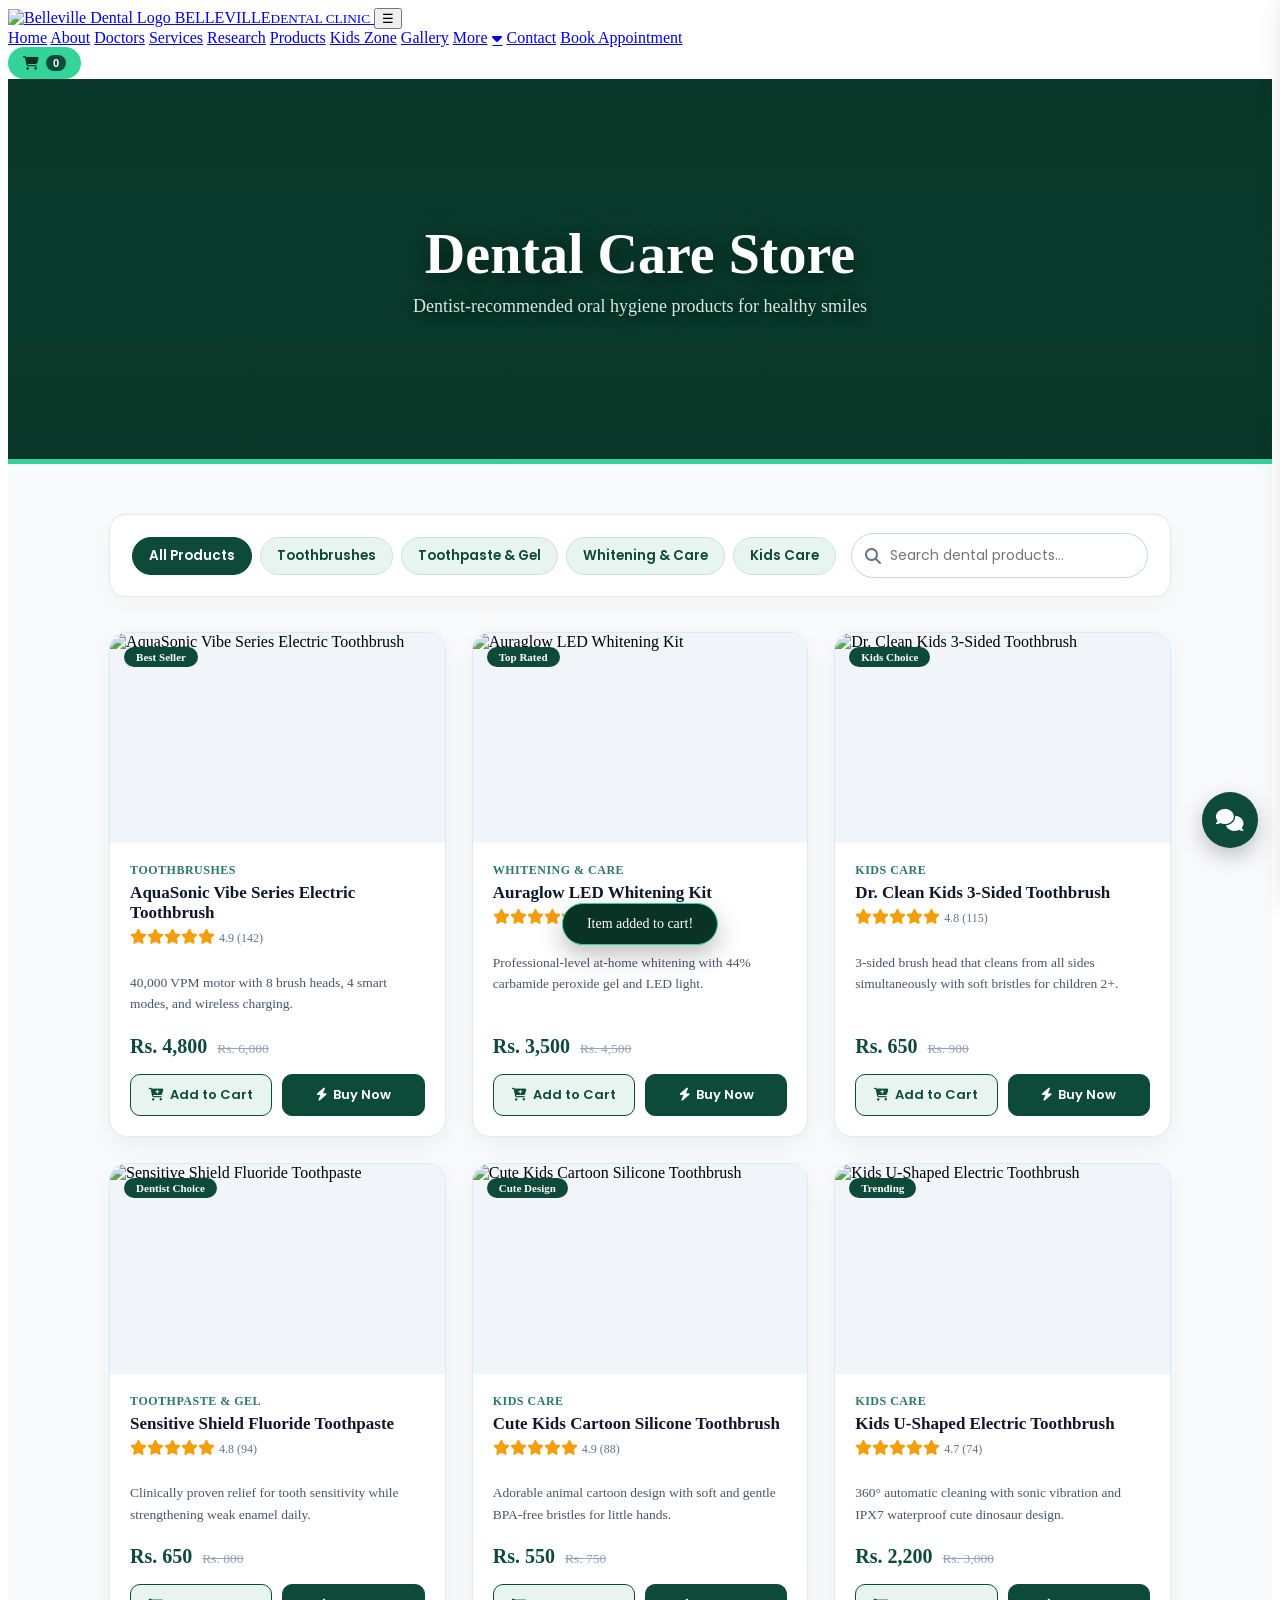
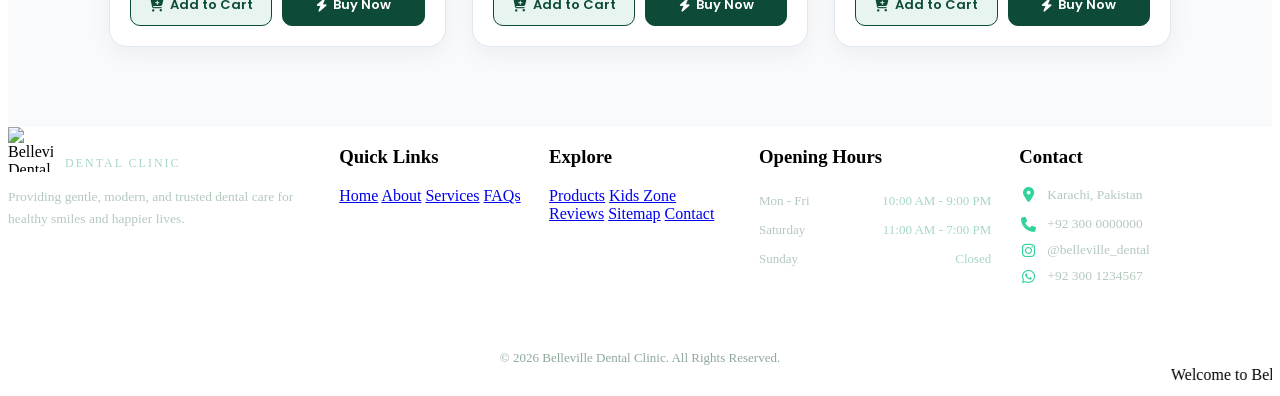
==== products.html @ a9a404d1 "products.html" ====
<!DOCTYPE html>
<html lang="en">
<head>
<meta charset="UTF-8">
<meta name="viewport" content="width=device-width, initial-scale=1">
<title>Dental Products | Belleville Dental Clinic</title>
<link rel="stylesheet" href="style.css">
<link href="https://fonts.googleapis.com/css2?family=Poppins:wght@300;400;500;600;700;800&display=swap" rel="stylesheet">
<link rel="stylesheet" href="https://cdnjs.cloudflare.com/ajax/libs/font-awesome/6.5.1/css/all.min.css">
<style>
    html { scroll-behavior: smooth; }
    .visitor {
        margin-left: auto; display: inline-flex; align-items: center; gap: 6px;
        background: rgba(255, 255, 255, 0.15); color: #ffffff; padding: 6px 14px;
        border-radius: 50px; font-size: 13px; font-weight: 600; white-space: nowrap;
    }
    .visitor i { font-size: 14px; }
    .dropdown { position: relative; display: inline-block; }
    .dropbtn { cursor: pointer; display: inline-flex; align-items: center; gap: 5px; }
    .dropdown-content {
        display: none; position: absolute; top: 100%; left: 0; background-color: #ffffff;
        min-width: 175px; box-shadow: 0 10px 25px rgba(0, 0, 0, 0.12); border-radius: 10px;
        z-index: 1000; overflow: hidden; border: 1px solid #e2e8f0; padding: 6px 0;
    }
    .dropdown-content a {
        color: #1e293b !important; padding: 10px 16px !important; text-decoration: none;
        display: block !important; font-size: 14px; transition: background 0.2s, color 0.2s; margin: 0 !important;
    }
    .dropdown-content a:hover { background-color: #e8f4f0; color: #0d4a38 !important; }
    .dropdown:hover .dropdown-content { display: block; }
    .store-section { padding: 50px 8% 80px; background: #f8fafc; }
    .store-toolbar {
        display: flex; flex-wrap: wrap; justify-content: space-between; align-items: center;
        gap: 15px; margin-bottom: 35px; background: #ffffff; padding: 18px 22px;
        border-radius: 16px; box-shadow: 0 6px 20px rgba(0, 0, 0, 0.04); border: 1px solid #e2e8f0;
    }
    .filter-buttons { display: flex; flex-wrap: wrap; gap: 8px; }
    .filter-btn {
        background: #e8f4f0; color: #0d4a38; border: 1px solid #cce3dc; padding: 8px 16px;
        border-radius: 50px; font-family: 'Poppins', sans-serif; font-size: 13.5px; font-weight: 600;
        cursor: pointer; transition: all 0.25s ease;
    }
    .filter-btn.active, .filter-btn:hover { background: #0d4a38; color: #ffffff; border-color: #0d4a38; }
    .search-box { position: relative; min-width: 250px; flex: 1; max-width: 320px; }
    .search-box input {
        width: 100%; padding: 11px 14px 11px 38px; border: 1px solid #cbd5e1;
        border-radius: 50px; font-family: 'Poppins', sans-serif; font-size: 14px; outline: none; box-sizing: border-box;
    }
    .search-box i { position: absolute; left: 14px; top: 50%; transform: translateY(-50%); color: #64748b; }
    .products-grid { display: grid; grid-template-columns: repeat(auto-fill, minmax(270px, 1fr)); gap: 26px; }
    .product-card {
        background: #ffffff; border-radius: 18px; overflow: hidden; border: 1px solid #e2e8f0;
        box-shadow: 0 8px 24px rgba(0, 0, 0, 0.05); display: flex; flex-direction: column; transition: transform 0.3s ease; position: relative;
    }
    .product-card:hover { transform: translateY(-6px); box-shadow: 0 16px 32px rgba(13, 74, 56, 0.14); }
    .product-badge { position: absolute; top: 14px; left: 14px; background: #0d4a38; color: #ffffff; font-size: 11px; font-weight: 600; padding: 4px 12px; border-radius: 50px; z-index: 2; }
    .product-img-wrap { width: 100%; height: 210px; background: #f1f5f9; overflow: hidden; display: flex; align-items: center; justify-content: center; }
    .product-img-wrap img { width: 100%; height: 100%; object-fit: cover; transition: transform 0.4s ease; }
    .product-card:hover .product-img-wrap img { transform: scale(1.06); }
    .product-info { padding: 20px; display: flex; flex-direction: column; flex-grow: 1; }
    .product-category { font-size: 12px; color: #2b7a62; font-weight: 600; text-transform: uppercase; letter-spacing: 0.5px; }
    .product-title { font-size: 17px; font-weight: 700; color: #0f172a; margin: 5px 0 6px; }
    .product-rating { color: #f59e0b; font-size: 15px; margin-bottom: 12px; }
    .product-rating span { color: #64748b; font-size: 12px; margin-left: 4px; }
    .product-desc { font-size: 13.5px; color: #475569; line-height: 1.6; margin-bottom: 20px; flex-grow: 1; }
    .product-price-row { display: flex; align-items: baseline; gap: 10px; margin-bottom: 16px; }
    .product-price { font-size: 20px; font-weight: 800; color: #0d4a38; }
    .product-old-price { font-size: 13.5px; color: #94a3b8; text-decoration: line-through; }
    .product-actions { display: grid; grid-template-columns: 1fr 1fr; gap: 10px; }
    .btn-cart, .btn-buy {
        padding: 10px 12px; border-radius: 10px; font-family: 'Poppins', sans-serif; font-size: 13px; font-weight: 600;
        cursor: pointer; display: inline-flex; align-items: center; justify-content: center; gap: 6px; transition: all 0.25s;
    }
    .btn-cart { background: #e8f4f0; color: #0d4a38; border: 1.5px solid #0d4a38; }
    .btn-cart:hover { background: #0d4a38; color: #ffffff; }
    .btn-buy { background: #0d4a38; color: #ffffff; border: 1.5px solid #0d4a38; }
    .btn-buy:hover { background: #2b7a62; border-color: #2b7a62; }
    .cart-nav-btn {
        position: relative; background: #34d399; color: #083325; border: none; padding: 8px 15px;
        border-radius: 50px; font-weight: 700; font-size: 14px; cursor: pointer; display: inline-flex; align-items: center; gap: 7px;
    }
    .cart-badge { background: #0d4a38; color: #ffffff; font-size: 11px; padding: 2px 7px; border-radius: 50px; }
    .cart-overlay { display: none; position: fixed; inset: 0; background: rgba(0, 0, 0, 0.55); z-index: 2000; }
    .cart-drawer {
        position: fixed; top: 0; right: -420px; width: 100%; max-width: 400px; height: 100vh;
        background: #ffffff; z-index: 2001; box-shadow: -10px 0 30px rgba(0, 0, 0, 0.2);
        display: flex; flex-direction: column; transition: right 0.35s ease;
    }
    .cart-drawer.open { right: 0; }
    .cart-drawer-header { background: #0d4a38; color: #ffffff; padding: 20px; display: flex; justify-content: space-between; align-items: center; }
    .close-cart { background: none; border: none; color: #ffffff; font-size: 26px; cursor: pointer; }
    .cart-items-list { flex: 1; overflow-y: auto; padding: 18px; }
    .empty-cart-msg { text-align: center; color: #64748b; margin-top: 60px; }
    .cart-item { display: flex; gap: 12px; align-items: center; padding: 12px 0; border-bottom: 1px solid #e2e8f0; }
    .cart-item img { width: 60px; height: 60px; border-radius: 10px; object-fit: cover; background: #f1f5f9; }
    .cart-item-details { flex: 1; }
    .cart-item-details h4 { margin: 0 0 4px; font-size: 14px; color: #0f172a; }
    .cart-item-details p { margin: 0; font-size: 13px; font-weight: 700; color: #0d4a38; }
    .qty-controls { display: flex; align-items: center; gap: 8px; margin-top: 6px; }
    .qty-btn { width: 24px; height: 24px; border-radius: 6px; border: 1px solid #cbd5e1; background: #f8fafc; cursor: pointer; font-weight: 700; }
    .remove-item-btn { background: none; border: none; color: #ef4444; cursor: pointer; font-size: 15px; }
    .cart-drawer-footer { padding: 18px 20px; border-top: 1px solid #e2e8f0; background: #f8fafc; }
    .cart-total-row { display: flex; justify-content: space-between; font-size: 17px; font-weight: 700; color: #0f172a; margin-bottom: 14px; }
    .checkout-btn {
        width: 100%; background: #0d4a38; color: #ffffff; border: none; padding: 13px;
        border-radius: 10px; font-family: 'Poppins', sans-serif; font-size: 15px; font-weight: 600; cursor: pointer;
    }
    .checkout-btn:hover { background: #2b7a62; }
    .modal-backdrop { display: none; position: fixed; inset: 0; background: rgba(0, 0, 0, 0.65); z-index: 3000; align-items: center; justify-content: center; padding: 16px; }
    .modal-backdrop.active { display: flex; }
    .checkout-modal { background: #ffffff; width: 100%; max-width: 480px; border-radius: 18px; overflow: hidden; box-shadow: 0 20px 50px rgba(0, 0, 0, 0.25); }
    .modal-header { background: #0d4a38; color: #ffffff; padding: 18px 22px; display: flex; justify-content: space-between; align-items: center; }
    .modal-body { padding: 22px; max-height: 80vh; overflow-y: auto; }
    .order-summary-box { background: #e8f4f0; border: 1px solid #cce3dc; padding: 12px 15px; border-radius: 12px; margin-bottom: 16px; font-size: 13.5px; color: #083325; }
    .form-group { margin-bottom: 13px; }
    .form-group label { display: block; font-size: 13px; font-weight: 600; color: #334155; margin-bottom: 5px; }
    .form-group input, .form-group select, .form-group textarea {
        width: 100%; padding: 11px 14px; border: 1px solid #cbd5e1; border-radius: 10px; font-family: 'Poppins', sans-serif; font-size: 14px; box-sizing: border-box;
    }
    .toast-msg {
        position: fixed; bottom: 55px; left: 50%; transform: translateX(-50%) translateY(100px);
        background: #083325; color: #ffffff; padding: 12px 24px; border-radius: 50px; font-size: 14px;
        box-shadow: 0 10px 25px rgba(0,0,0,0.25); z-index: 4000; transition: transform 0.3s ease; border: 1px solid #34d399;
    }
    .toast-msg.show { transform: translateX(-50%) translateY(0); }

    /* Enhanced Balanced Footer CSS with Logo Animation */
    .footer-grid {
        display: grid !important;
        grid-template-columns: 1.5fr 0.9fr 0.9fr 1.15fr 1.25fr !important;
        gap: 28px !important;
        align-items: start;
    }
    @media (max-width: 1024px) {
        .footer-grid { grid-template-columns: repeat(2, 1fr) !important; }
    }
    @media (max-width: 600px) {
        .footer-grid { grid-template-columns: 1fr !important; }
    }
    .footer-brand-wrap { display: flex; align-items: center; gap: 12px; margin-bottom: 12px; }
    .footer-brand-wrap img {
        width: 45px;
        height: 45px;
        object-fit: contain;
        animation: footerLogoFloat 3s ease-in-out infinite;
        transition: transform 0.4s ease, filter 0.4s ease;
        cursor: pointer;
    }
    .footer-brand-wrap img:hover {
        animation-play-state: paused;
        transform: scale(1.2) rotate(8deg);
        filter: drop-shadow(0 0 10px rgba(52, 211, 153, 0.8));
    }
    @keyframes footerLogoFloat {
        0%, 100% { transform: translateY(0px) scale(1); }
        50% {
            transform: translateY(-6px) scale(1.06);
            filter: drop-shadow(0 5px 8px rgba(52, 211, 153, 0.4));
        }
    }
    .footer-brand-wrap h2 { margin: 0; letter-spacing: 1px; color: #ffffff; }
    .footer-brand-wrap p { margin: 0; font-size: 12px; color: #a7d7c5; letter-spacing: 2px; text-transform: uppercase; }
    
    .footer-desc {
        font-size: 13.5px;
        line-height: 1.65;
        color: #b4c9be;
        margin-bottom: 16px;
    }

    .footer-social-links { display: flex; gap: 10px; }
    .footer-social-links a {
        display: inline-flex !important;
        align-items: center;
        justify-content: center;
        width: 36px;
        height: 36px;
        border-radius: 50%;
        background: rgba(255, 255, 255, 0.12);
        color: #ffffff;
        font-size: 16px;
        transition: all 0.3s ease;
        margin: 0 !important;
        padding: 0 !important;
    }
    .footer-social-links a:hover { background: #34d399; color: #083325; transform: translateY(-3px); }

    .footer-hours-list { list-style: none; padding: 0; margin: 0; }
    .footer-hours-list li {
        display: flex;
        justify-content: space-between;
        font-size: 13px;
        color: #b4c9be;
        padding: 6px 0;
        border-bottom: 1px dashed rgba(255, 255, 255, 0.12);
    }
    .footer-hours-list li:last-child { border-bottom: none; }
    .footer-hours-list li span:last-child { color: #a7d7c5; font-weight: 500; }

    .footer-contact-item {
        display: flex !important;
        align-items: center;
        gap: 10px;
        margin-bottom: 10px !important;
        color: #b4c9be;
        font-size: 13.5px;
        text-decoration: none;
    }
    .footer-contact-item i {
        font-size: 15px;
        color: #34d399;
        width: 18px;
        text-align: center;
        flex-shrink: 0;
    }
    a.footer-contact-item:hover { color: #34d399; }
    .copyright {
        text-align: center; padding: 20px 10px 0 10px; margin-top: 35px;
        border-top: 1px solid rgba(255, 255, 255, 0.08); font-size: 13px; color: #8fa89b;
    }

    /* Floating Chat Button & Chatbox Styling */
    .chat-widget-btn {
        position: fixed;
        right: 22px;
        bottom: 52px;
        width: 56px;
        height: 56px;
        border-radius: 50%;
        background: #0d4a38;
        color: #ffffff;
        display: flex;
        align-items: center;
        justify-content: center;
        font-size: 22px;
        cursor: pointer;
        box-shadow: 0 8px 22px rgba(0, 0, 0, 0.24);
        z-index: 9998;
        transition: transform 0.25s ease, background 0.25s ease;
    }
    .chat-widget-btn:hover {
        transform: scale(1.06);
        background: #176950;
    }

    .chat-box-container {
        position: fixed;
        right: 22px;
        bottom: 52px;
        width: 350px;
        max-width: calc(100vw - 24px);
        max-height: 75vh;
        background: #ffffff;
        border-radius: 16px;
        box-shadow: 0 14px 34px rgba(0, 0, 0, 0.25);
        border: 1px solid #e2e8f0;
        display: flex;
        flex-direction: column;
        overflow: hidden;
        z-index: 9999;
        font-family: 'Poppins', sans-serif;
    }

    .chat-header {
        background: linear-gradient(135deg, #0d4a38, #2b7a62);
        color: #ffffff;
        padding: 13px 16px;
        display: flex;
        align-items: center;
        justify-content: space-between;
    }
    .chat-header-info h4 {
        margin: 0;
        font-size: 15px;
        font-weight: 600;
    }
    .chat-header-info p {
        margin: 2px 0 0;
        font-size: 11.5px;
        opacity: 0.9;
    }
    .chat-close-btn {
        background: transparent;
        border: none;
        color: #ffffff;
        font-size: 24px;
        line-height: 1;
        cursor: pointer;
        padding: 0 4px;
    }

    .chat-body {
        flex: 1;
        overflow-y: auto;
        padding: 12px 14px;
        display: flex;
        flex-direction: column;
        gap: 9px;
        background: #f8fafc;
    }
    .chat-message {
        padding: 10px 13px;
        border-radius: 12px;
        font-size: 13px;
        line-height: 1.45;
        max-width: 86%;
        word-wrap: break-word;
    }
    .chat-message.bot {
        background: #ffffff;
        color: #1e293b;
        border: 1px solid #e2e8f0;
        align-self: flex-start;
    }
    .chat-message.user {
        background: #0d4a38;
        color: #ffffff;
        align-self: flex-end;
    }
    .chat-message.bot a {
        color: #0d4a38;
        font-weight: 600;
        text-decoration: underline;
    }

    /* Chatbox Quick Replies & Link Styling */
    .chat-quick-replies {
        display: flex;
        flex-wrap: wrap;
        gap: 6px;
        padding: 8px 12px;
        background: #f1f5f9;
        border-top: 1px solid #e2e8f0;
    }
    .chat-quick-btn {
        background: #ffffff;
        color: #0d4a38;
        border: 1px solid #0d4a38;
        border-radius: 16px;
        padding: 4px 10px;
        font-size: 11.5px;
        font-weight: 600;
        font-family: 'Poppins', sans-serif;
        cursor: pointer;
        transition: all 0.2s ease;
    }
    .chat-quick-btn:hover {
        background: #0d4a38;
        color: #ffffff;
    }

    .chat-footer {
        display: flex;
        align-items: center;
        gap: 8px;
        padding: 10px 12px;
        background: #ffffff;
        border-top: 1px solid #e2e8f0;
    }
    .chat-input {
        flex: 1;
        padding: 9px 13px;
        border: 1px solid #cbd5e1;
        border-radius: 20px;
        font-family: 'Poppins', sans-serif;
        font-size: 13px;
        outline: none;
    }
    .chat-input:focus {
        border-color: #0d4a38;
    }
    .chat-send-btn {
        width: 38px;
        height: 38px;
        border-radius: 50%;
        border: none;
        background: #0d4a38;
        color: #ffffff;
        cursor: pointer;
        display: flex;
        align-items: center;
        justify-content: center;
        flex-shrink: 0;
        transition: background 0.2s ease;
    }
    .chat-send-btn:hover {
        background: #176950;
    }
</style>
</head>
<body>

<header class="header">
    <a href="index.html" class="logo">
        <img src="photo/WhatsApp_Image_2026-11-10_at_9.17.55_PM-removebg-preview.png" alt="Belleville Dental Logo" class="logo-img">
        <span>BELLEVILLE<small>DENTAL CLINIC</small></span>
    </a>
    <button class="menu-btn" id="menuBtn">☰</button>
    <nav id="navbar">
        <a href="index.html">Home</a>
        <a href="about.html">About</a>
        <a href="doctors.html">Doctors</a>
        <a href="services.html">Services</a>
        <a href="research.html">Research</a>
        <a class="active" href="products.html">Products</a>
        <a href="kidsgaming.html">Kids Zone</a>
        <a href="gellery.html">Gallery</a>
        <div class="dropdown">
            <a href="javascript:void(0)" class="dropbtn">More <i class="fa-solid fa-caret-down"></i></a>
            <div class="dropdown-content">
                <a href="FAQ.html"><i class="fa-solid fa-circle-question"></i> FAQs</a>
                <a href="index.html#reviews-section"><i class="fa-solid fa-star"></i> Patient Reviews</a>
                <a href="sitemap.html"><i class="fa-solid fa-sitemap"></i> Sitemap</a>
            </div>
        </div>
        <a href="contact.html">Contact</a>
        <a class="nav-appointment" href="appoinment.html">Book Appointment</a>
    </nav>
    <div style="display:flex; align-items:center; gap:10px;">
        <button class="cart-nav-btn" id="openCartBtn" title="View Cart"><i class="fa-solid fa-cart-shopping"></i><span class="cart-badge" id="cartCount">0</span></button>
        <div class="visitor" title="Total Visitors"><i class="fa-solid fa-eye"></i> <span id="visitorCount">0</span></div>
    </div>
</header>

<section class="page-banner about-banner" style="min-height:380px; background:linear-gradient(180deg, rgba(8, 51, 37, 0.88) 0%, rgba(8, 51, 37, 0.68) 50%, rgba(8, 51, 37, 0.88) 100%), url('photo/bg.png') center 35% / cover no-repeat fixed, #0d4a38 !important; border-bottom: 5px solid #34d399; text-align:center; color:#fff; display:flex; flex-direction:column; justify-content:center; align-items:center;">
    <h1 style="font-size:clamp(36px, 6vw, 56px); margin:0 0 10px; text-shadow:0 6px 24px rgba(0,0,0,0.6);">Dental Care Store</h1>
    <p style="font-size:18px; color:#d5ebe4; margin:0; text-shadow:0 3px 12px rgba(0,0,0,0.6);">Dentist-recommended oral hygiene products for healthy smiles</p>
</section>

<section class="store-section">
    <div class="store-toolbar">
        <div class="filter-buttons">
            <button class="filter-btn active" data-filter="all">All Products</button>
            <button class="filter-btn" data-filter="brushes">Toothbrushes</button>
            <button class="filter-btn" data-filter="toothpaste">Toothpaste &amp; Gel</button>
            <button class="filter-btn" data-filter="whitening">Whitening &amp; Care</button>
            <button class="filter-btn" data-filter="kids">Kids Care</button>
        </div>
        <div class="search-box">
            <i class="fa-solid fa-magnifying-glass"></i>
            <input type="text" id="productSearch" placeholder="Search dental products...">
        </div>
    </div>
    <div class="products-grid" id="productsGrid"></div>
</section>

<div class="cart-overlay" id="cartOverlay"></div>
<div class="cart-drawer" id="cartDrawer">
    <div class="cart-drawer-header"><h3><i class="fa-solid fa-bag-shopping"></i> Your Shopping Cart</h3><button class="close-cart" id="closeCartBtn">&times;</button></div>
    <div class="cart-items-list" id="cartItemsList"></div>
    <div class="cart-drawer-footer">
        <div class="cart-total-row"><span>Total Amount:</span><span id="cartTotal">Rs. 0</span></div>
        <button class="checkout-btn" id="proceedCheckoutBtn">Proceed to Checkout <i class="fa-solid fa-arrow-right"></i></button>
    </div>
</div>

<div class="modal-backdrop" id="checkoutModal">
    <div class="checkout-modal">
        <div class="modal-header"><h3><i class="fa-solid fa-credit-card"></i> Complete Your Order</h3><button class="close-cart" id="closeModalBtn">&times;</button></div>
        <div class="modal-body">
            <div class="order-summary-box" id="modalOrderSummary"></div>
            <form id="orderForm">
                <div class="form-group"><label>Full Name *</label><input type="text" id="custName" placeholder="Enter your full name" required></div>
                <div class="form-group"><label>Phone Number *</label><input type="tel" id="custPhone" placeholder="03XX-XXXXXXX" required></div>
                <div class="form-group"><label>Delivery Address *</label><textarea id="custAddress" rows="2" placeholder="House #, Street, Area, City" required></textarea></div>
                <div class="form-group">
                    <label>Payment Method *</label>
                    <select id="paymentMethod" required>
                        <option value="Cash on Delivery (COD)">Cash on Delivery (COD)</option>
                        <option value="JazzCash / EasyPaisa">JazzCash / EasyPaisa</option>
                        <option value="Credit / Debit Card">Credit / Debit Card</option>
                    </select>
                </div>
                <button type="submit" class="checkout-btn"><i class="fa-solid fa-circle-check"></i> Confirm &amp; Place Order</button>
            </form>
        </div>
    </div>
</div>

<div class="toast-msg" id="toastMsg">Item added to cart!</div>

<footer>
    <div class="footer-grid">
        <div>
            <div class="footer-brand-wrap">
                <img src="photo/WhatsApp_Image_2026-11-10_at_9.17.55_PM-removebg-preview.png" alt="Belleville Dental Logo">
                <div>
                    <h2>BELLEVILLE</h2>
                    <p>Dental Clinic</p>
                </div>
            </div>
            <p class="footer-desc">Providing gentle, modern, and trusted dental care for healthy smiles and happier lives.</p>
            <div class="footer-social-links">
                <a href="https://instagram.com/belleville_dental" target="_blank" title="Instagram"><i class="fa-brands fa-instagram"></i></a>
                <a href="https://wa.me/923001234567" target="_blank" title="WhatsApp"><i class="fa-brands fa-whatsapp"></i></a>
            </div>
        </div>
        <div>
            <h3>Quick Links</h3>
            <a href="index.html">Home</a>
            <a href="about.html">About</a>
            <a href="services.html">Services</a>
            <a href="FAQ.html">FAQs</a>
        </div>
        <div>
            <h3>Explore</h3>
            <a href="products.html">Products</a>
            <a href="kidsgaming.html">Kids Zone</a>
            <a href="index.html#reviews-section">Reviews</a>
            <a href="sitemap.html">Sitemap</a>
            <a href="contact.html">Contact</a>
        </div>
        <div>
            <h3>Opening Hours</h3>
            <ul class="footer-hours-list">
                <li><span>Mon - Fri</span><span>10:00 AM - 9:00 PM</span></li>
                <li><span>Saturday</span><span>11:00 AM - 7:00 PM</span></li>
                <li><span>Sunday</span><span>Closed</span></li>
            </ul>
        </div>
        <div>
            <h3>Contact</h3>
            <p class="footer-contact-item"><i class="fa-solid fa-location-dot"></i> Karachi, Pakistan</p>
            <p class="footer-contact-item"><i class="fa-solid fa-phone"></i> +92 300 0000000</p>
            <a href="https://instagram.com/belleville_dental" target="_blank" class="footer-contact-item"><i class="fa-brands fa-instagram"></i> @belleville_dental</a>
            <a href="https://wa.me/923001234567" target="_blank" class="footer-contact-item"><i class="fa-brands fa-whatsapp"></i> +92 300 1234567</a>
        </div>
    </div>
    <div class="copyright">© 2026 Belleville Dental Clinic. All Rights Reserved.</div>
</footer>

<div class="ticker"><marquee id="ticker" scrollamount="6"><span id="liveTickerText">Welcome to Belleville Dental Clinic</span></marquee></div>

<div class="chat-widget-btn" id="chatToggleBtn" title="Chat with us"><i class="fa-solid fa-comments"></i></div>
<div class="chat-box-container" id="chatBox" style="display: none;">
    <div class="chat-header">
        <div class="chat-header-info"><h4>Belleville Dental Support</h4><p>Typically replies instantly</p></div>
        <button class="chat-close-btn" id="chatCloseBtn">&times;</button>
    </div>
    <div class="chat-body" id="chatBody">
        <div class="chat-message bot">
            👋 <strong>Welcome to Belleville Dental Clinic!</strong><br>
            How can we help you with your smile today? Choose an option below or type your question. 😊
        </div>
    </div>
    <div class="chat-quick-replies" id="chatQuickReplies">
        <button type="button" class="chat-quick-btn" data-topic="appointment">Appointment</button>
        <button type="button" class="chat-quick-btn" data-topic="services">Services</button>
        <button type="button" class="chat-quick-btn" data-topic="timing">Clinic Timing</button>
        <button type="button" class="chat-quick-btn" data-topic="doctors">Doctors Info</button>
        <button type="button" class="chat-quick-btn" data-topic="contact">WhatsApp / Contact</button>
    </div>
    <div class="chat-footer">
        <input type="text" id="chatInput" class="chat-input" placeholder="Type a message...">
        <button id="chatSendBtn" class="chat-send-btn"><i class="fa-solid fa-paper-plane"></i></button>
    </div>
</div>

<script src="https://code.jquery.com/jquery-3.7.1.min.js"></script>
<script src="script.js"></script>
<script>
    const productsData = [
        { id: 1, name: "AquaSonic Vibe Series Electric Toothbrush", category: "brushes", categoryLabel: "Toothbrushes", badge: "Best Seller", price: 4800, oldPrice: 6000, rating: "4.9 (142)", desc: "40,000 VPM motor with 8 brush heads, 4 smart modes, and wireless charging.", img: "photo/product.jfif" },
        { id: 2, name: "Auraglow LED Whitening Kit", category: "whitening", categoryLabel: "Whitening & Care", badge: "Top Rated", price: 3500, oldPrice: 4500, rating: "4.9 (98)", desc: "Professional-level at-home whitening with 44% carbamide peroxide gel and LED light.", img: "photo/Teeth Whitening.jfif" },
        { id: 3, name: "Dr. Clean Kids 3-Sided Toothbrush", category: "kids", categoryLabel: "Kids Care", badge: "Kids Choice", price: 650, oldPrice: 900, rating: "4.8 (115)", desc: "3-sided brush head that cleans from all sides simultaneously with soft bristles for children 2+.", img: "photo/product2.jfif" },
        { id: 4, name: "Sensitive Shield Fluoride Toothpaste", category: "toothpaste", categoryLabel: "Toothpaste & Gel", badge: "Dentist Choice", price: 650, oldPrice: 800, rating: "4.8 (94)", desc: "Clinically proven relief for tooth sensitivity while strengthening weak enamel daily.", img: "photo/paste" },
        { id: 5, name: "Cute Kids Cartoon Silicone Toothbrush", category: "kids", categoryLabel: "Kids Care", badge: "Cute Design", price: 550, oldPrice: 750, rating: "4.9 (88)", desc: "Adorable animal cartoon design with soft and gentle BPA-free bristles for little hands.", img: "photo/brushkids.jfif" },
        { id: 6, name: "Kids U-Shaped Electric Toothbrush", category: "kids", categoryLabel: "Kids Care", badge: "Trending", price: 2200, oldPrice: 3000, rating: "4.7 (74)", desc: "360° automatic cleaning with sonic vibration and IPX7 waterproof cute dinosaur design.", img: "photo/ubrush.jfif" }
    ];
    let cart = JSON.parse(localStorage.getItem("belleville_cart")) || [];
    let activeCheckoutItems = [];

    function renderProducts(filter = "all", searchQuery = "") {
        const grid = document.getElementById("productsGrid");
        grid.innerHTML = "";
        const filtered = productsData.filter(item => {
            const matchesCategory = filter === "all" || item.category === filter;
            const matchesSearch = item.name.toLowerCase().includes(searchQuery.toLowerCase()) || item.desc.toLowerCase().includes(searchQuery.toLowerCase());
            return matchesCategory && matchesSearch;
        });
        if (filtered.length === 0) { grid.innerHTML = `<p style="grid-column:1/-1; text-align:center; color:#64748b; padding:40px;">No products found.</p>`; return; }
        filtered.forEach(p => {
            grid.innerHTML += `
                <div class="product-card">
                    <span class="product-badge">${p.badge}</span>
                    <div class="product-img-wrap"><img src="${p.img}" alt="${p.name}"></div>
                    <div class="product-info">
                        <span class="product-category">${p.categoryLabel}</span>
                        <h3 class="product-title">${p.name}</h3>
                        <div class="product-rating"><i class="fa-solid fa-star"></i><i class="fa-solid fa-star"></i><i class="fa-solid fa-star"></i><i class="fa-solid fa-star"></i><i class="fa-solid fa-star"></i><span>${p.rating}</span></div>
                        <p class="product-desc">${p.desc}</p>
                        <div class="product-price-row"><span class="product-price">Rs. ${p.price.toLocaleString()}</span><span class="product-old-price">Rs. ${p.oldPrice.toLocaleString()}</span></div>
                        <div class="product-actions">
                            <button class="btn-cart" onclick="addToCart(${p.id})"><i class="fa-solid fa-cart-plus"></i> Add to Cart</button>
                            <button class="btn-buy" onclick="buyNow(${p.id})"><i class="fa-solid fa-bolt"></i> Buy Now</button>
                        </div>
                    </div>
                </div>
            `;
        });
    }
    function showToast(msg) { const toast = document.getElementById("toastMsg"); toast.textContent = msg; toast.classList.add("show"); setTimeout(() => toast.classList.remove("show"), 2200); }
    function saveAndRenderCart() { localStorage.setItem("belleville_cart", JSON.stringify(cart)); updateCartUI(); }
    function addToCart(productId) {
        const product = productsData.find(p => p.id === productId);
        const existing = cart.find(c => c.id === productId);
        if (existing) { existing.qty += 1; } else { cart.push({ ...product, qty: 1 }); }
        saveAndRenderCart();
        showToast(`✓ "${product.name}" added to cart!`);
    }
    function changeQty(productId, delta) {
        const item = cart.find(c => c.id === productId);
        if (!item) return;
        item.qty += delta;
        if (item.qty <= 0) { cart = cart.filter(c => c.id !== productId); }
        saveAndRenderCart();
    }
    function removeFromCart(productId) { cart = cart.filter(c => c.id !== productId); saveAndRenderCart(); }
    function updateCartUI() {
        const totalQty = cart.reduce((sum, item) => sum + item.qty, 0);
        const totalPrice = cart.reduce((sum, item) => sum + (item.price * item.qty), 0);
        document.getElementById("cartCount").textContent = totalQty;
        document.getElementById("cartTotal").textContent = "Rs. " + totalPrice.toLocaleString();
        const listEl = document.getElementById("cartItemsList");
        if (cart.length === 0) { listEl.innerHTML = `<div class="empty-cart-msg"><i class="fa-solid fa-cart-arrow-down" style="font-size:40px; color:#cbd5e1; margin-bottom:8px;"></i><p>Your cart is empty.</p></div>`; return; }
        listEl.innerHTML = cart.map(item => `
            <div class="cart-item">
                <img src="${item.img}" alt="${item.name}">
                <div class="cart-item-details"><h4>${item.name}</h4><p>Rs. ${(item.price * item.qty).toLocaleString()}</p>
                    <div class="qty-controls"><button class="qty-btn" onclick="changeQty(${item.id}, -1)">-</button><span>${item.qty}</span><button class="qty-btn" onclick="changeQty(${item.id}, 1)">+</button></div>
                </div>
                <button class="remove-item-btn" onclick="removeFromCart(${item.id})"><i class="fa-solid fa-trash"></i></button>
            </div>
        `).join("");
    }
    function buyNow(productId) { const product = productsData.find(p => p.id === productId); activeCheckoutItems = [{ ...product, qty: 1 }]; openCheckoutModal(false); }
    function openCheckoutModal(fromCart = true) {
        if (fromCart) { if (cart.length === 0) { showToast("Your cart is empty!"); return; } activeCheckoutItems = [...cart]; cartDrawer.classList.remove("open"); cartOverlay.style.display = "none"; }
        const total = activeCheckoutItems.reduce((sum, i) => sum + i.price * i.qty, 0);
        const itemsHtml = activeCheckoutItems.map(i => `<div>• ${i.name} (x${i.qty}) — <b>Rs. ${(i.price * i.qty).toLocaleString()}</b></div>`).join("");
        document.getElementById("modalOrderSummary").innerHTML = `<b>Order Summary:</b><br>${itemsHtml}<hr style="border:none;border-top:1px solid #b7d8ce;margin:6px 0;"><b>Total: Rs. ${total.toLocaleString()}</b>`;
        document.getElementById("checkoutModal").classList.add("active");
        document.getElementById("checkoutModal").dataset.fromCart = fromCart ? "true" : "false";
    }
    const cartDrawer = document.getElementById("cartDrawer");
    const cartOverlay = document.getElementById("cartOverlay");
    document.getElementById("openCartBtn").addEventListener("click", () => { cartDrawer.classList.add("open"); cartOverlay.style.display = "block"; });
    document.getElementById("closeCartBtn").addEventListener("click", () => { cartDrawer.classList.remove("open"); cartOverlay.style.display = "none"; });
    cartOverlay.addEventListener("click", () => { cartDrawer.classList.remove("open"); cartOverlay.style.display = "none"; });
    document.getElementById("proceedCheckoutBtn").addEventListener("click", () => openCheckoutModal(true));
    document.getElementById("closeModalBtn").addEventListener("click", () => document.getElementById("checkoutModal").classList.remove("active"));
    document.getElementById("orderForm").addEventListener("submit", function (e) {
        e.preventDefault();
        const name = document.getElementById("custName").value;
        const pay = document.getElementById("paymentMethod").value;
        if (document.getElementById("checkoutModal").dataset.fromCart === "true") { cart = []; saveAndRenderCart(); }
        document.getElementById("checkoutModal").classList.remove("active");
        this.reset();
        alert(`Thank you, ${name}!\nYour order has been placed successfully via ${pay}. Our team will contact you soon.`);
    });
    let currentFilter = "all";
    document.querySelectorAll(".filter-btn").forEach(btn => {
        btn.addEventListener("click", function () {
            document.querySelectorAll(".filter-btn").forEach(b => b.classList.remove("active"));
            this.classList.add("active");
            currentFilter = this.dataset.filter;
            renderProducts(currentFilter, document.getElementById("productSearch").value);
        });
    });
    document.getElementById("productSearch").addEventListener("input", function () { renderProducts(currentFilter, this.value); });
    document.addEventListener("DOMContentLoaded", function () {
        renderProducts();
        updateCartUI();
    });
</script>
</body>
</html>
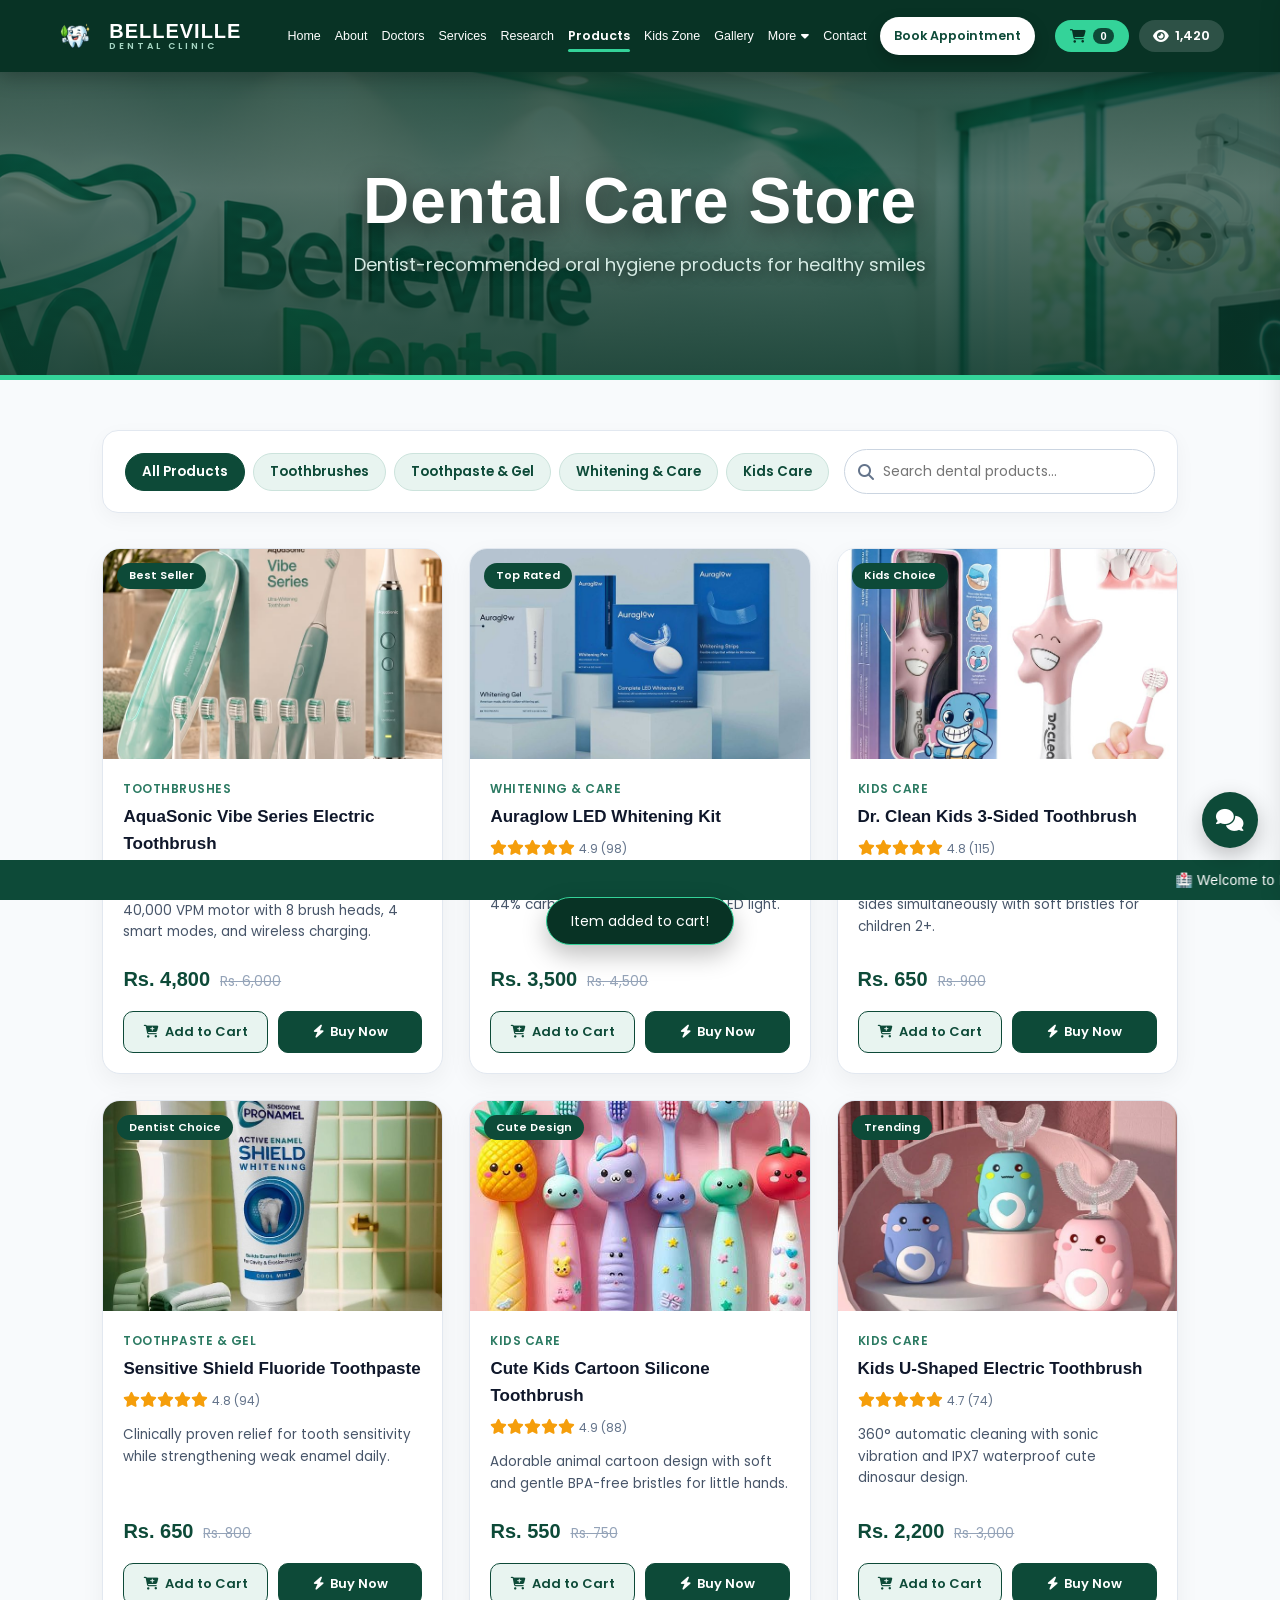
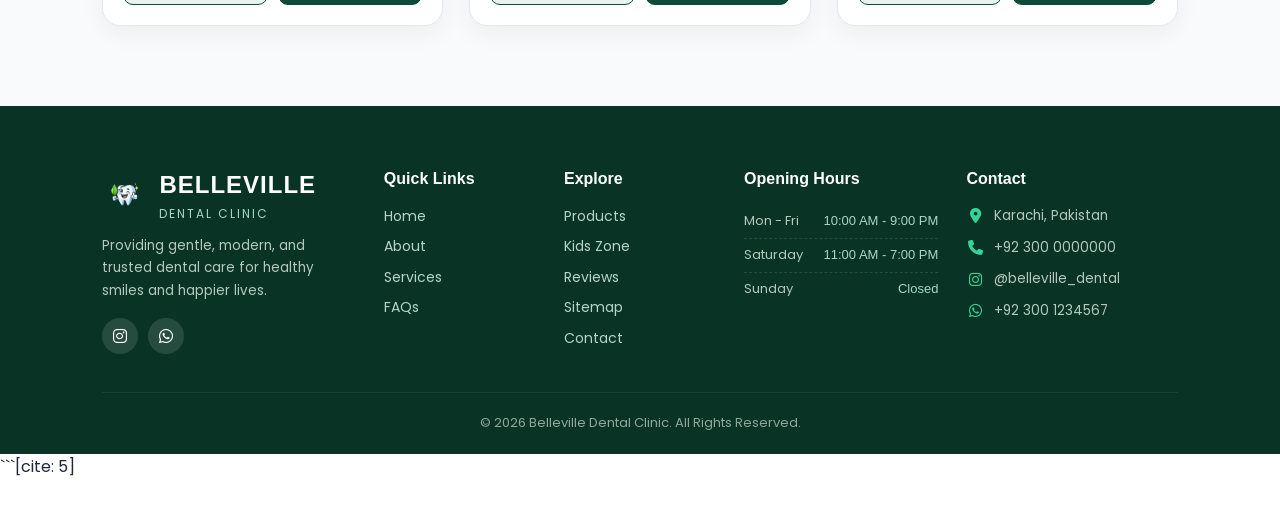
==== commit 0de7537f: "Update products.html" ====
--- a/products.html
+++ b/products.html
@@ -54,9 +54,50 @@
     }
     .product-card:hover { transform: translateY(-6px); box-shadow: 0 16px 32px rgba(13, 74, 56, 0.14); }
     .product-badge { position: absolute; top: 14px; left: 14px; background: #0d4a38; color: #ffffff; font-size: 11px; font-weight: 600; padding: 4px 12px; border-radius: 50px; z-index: 2; }
-    .product-img-wrap { width: 100%; height: 210px; background: #f1f5f9; overflow: hidden; display: flex; align-items: center; justify-content: center; }
+    .product-img-wrap { width: 100%; height: 210px; background: #f1f5f9; overflow: hidden; display: flex; align-items: center; justify-content: center; cursor: zoom-in; }
     .product-img-wrap img { width: 100%; height: 100%; object-fit: cover; transition: transform 0.4s ease; }
     .product-card:hover .product-img-wrap img { transform: scale(1.06); }
+
+    /* ===== Product Lightbox Styling ===== */
+    .lightbox-backdrop {
+        display: none; position: fixed; inset: 0; background: rgba(4, 18, 13, 0.88);
+        z-index: 3500; align-items: center; justify-content: center; padding: 20px;
+    }
+    .lightbox-backdrop.active { display: flex; }
+    .lightbox-content {
+        position: relative; background: #ffffff; max-width: 720px; width: 100%;
+        border-radius: 18px; overflow: hidden; box-shadow: 0 24px 60px rgba(0, 0, 0, 0.45);
+    }
+    .lightbox-img-box {
+        width: 100%; max-height: 440px; background: #0f172a;
+        display: flex; align-items: center; justify-content: center; overflow: hidden;
+    }
+    .lightbox-img-box img {
+        max-width: 100%; max-height: 440px; object-fit: contain; display: block;
+    }
+    .lightbox-caption {
+        padding: 16px 22px; display: flex; flex-wrap: wrap; justify-content: space-between;
+        align-items: center; gap: 12px; background: #ffffff;
+    }
+    .lightbox-title { margin: 0 0 4px; font-size: 17px; font-weight: 700; color: #0f172a; }
+    .lightbox-desc { margin: 0; font-size: 13px; color: #475569; }
+    .lightbox-price { font-size: 18px; font-weight: 800; color: #0d4a38; white-space: nowrap; }
+    .lightbox-close {
+        position: absolute; top: 12px; right: 12px; width: 38px; height: 38px;
+        border-radius: 50%; border: none; background: rgba(15, 23, 42, 0.75);
+        color: #ffffff; font-size: 22px; line-height: 1; cursor: pointer; z-index: 2;
+    }
+    .lightbox-close:hover { background: #0d4a38; }
+    .lightbox-nav {
+        position: absolute; top: 50%; transform: translateY(-50%); width: 42px; height: 42px;
+        border-radius: 50%; border: none; background: rgba(15, 23, 42, 0.7);
+        color: #ffffff; font-size: 22px; cursor: pointer; z-index: 2;
+        display: flex; align-items: center; justify-content: center;
+    }
+    .lightbox-nav:hover { background: #0d4a38; }
+    .lightbox-prev { left: 12px; }
+    .lightbox-next { right: 12px; }
+
     .product-info { padding: 20px; display: flex; flex-direction: column; flex-grow: 1; }
     .product-category { font-size: 12px; color: #2b7a62; font-weight: 600; text-transform: uppercase; letter-spacing: 0.5px; }
     .product-title { font-size: 17px; font-weight: 700; color: #0f172a; margin: 5px 0 6px; }
@@ -444,6 +485,25 @@
     <div class="products-grid" id="productsGrid"></div>
 </section>
 
+<!-- Product Lightbox Modal -->
+<div class="lightbox-backdrop" id="productLightbox">
+    <div class="lightbox-content">
+        <button type="button" class="lightbox-close" id="closeLightboxBtn" title="Close">&times;</button>
+        <button type="button" class="lightbox-nav lightbox-prev" id="prevLightboxBtn" title="Previous">&lsaquo;</button>
+        <div class="lightbox-img-box">
+            <img id="lightboxImg" src="" alt="">
+        </div>
+        <button type="button" class="lightbox-nav lightbox-next" id="nextLightboxBtn" title="Next">&rsaquo;</button>
+        <div class="lightbox-caption">
+            <div>
+                <h3 class="lightbox-title" id="lightboxTitle"></h3>
+                <p class="lightbox-desc" id="lightboxDesc"></p>
+            </div>
+            <div class="lightbox-price" id="lightboxPrice"></div>
+        </div>
+    </div>
+</div>
+
 <div class="cart-overlay" id="cartOverlay"></div>
 <div class="cart-drawer" id="cartDrawer">
     <div class="cart-drawer-header"><h3><i class="fa-solid fa-bag-shopping"></i> Your Shopping Cart</h3><button class="close-cart" id="closeCartBtn">&times;</button></div>
@@ -569,21 +629,69 @@
     ];
     let cart = JSON.parse(localStorage.getItem("belleville_cart")) || [];
     let activeCheckoutItems = [];
+    let visibleProducts = [...productsData];
+    let lightboxIndex = 0;
+
+    const productLightbox = document.getElementById("productLightbox");
+    const lightboxImg = document.getElementById("lightboxImg");
+    const lightboxTitle = document.getElementById("lightboxTitle");
+    const lightboxDesc = document.getElementById("lightboxDesc");
+    const lightboxPrice = document.getElementById("lightboxPrice");
+
+    function updateLightboxContent() {
+        if (!visibleProducts.length) return;
+        const item = visibleProducts[lightboxIndex];
+        lightboxImg.src = item.img;
+        lightboxImg.alt = item.name;
+        lightboxTitle.textContent = item.name;
+        lightboxDesc.textContent = item.desc;
+        lightboxPrice.textContent = "Rs. " + item.price.toLocaleString();
+    }
+
+    function openLightbox(productId) {
+        const idx = visibleProducts.findIndex(p => p.id === productId);
+        lightboxIndex = idx >= 0 ? idx : 0;
+        updateLightboxContent();
+        productLightbox.classList.add("active");
+    }
+
+    function closeLightbox() {
+        productLightbox.classList.remove("active");
+    }
+
+    function stepLightbox(delta) {
+        if (!visibleProducts.length) return;
+        lightboxIndex = (lightboxIndex + delta + visibleProducts.length) % visibleProducts.length;
+        updateLightboxContent();
+    }
+
+    document.getElementById("closeLightboxBtn").addEventListener("click", closeLightbox);
+    document.getElementById("prevLightboxBtn").addEventListener("click", () => stepLightbox(-1));
+    document.getElementById("nextLightboxBtn").addEventListener("click", () => stepLightbox(1));
+    productLightbox.addEventListener("click", function (e) {
+        if (e.target === productLightbox) closeLightbox();
+    });
+    document.addEventListener("keydown", function (e) {
+        if (!productLightbox.classList.contains("active")) return;
+        if (e.key === "Escape") closeLightbox();
+        if (e.key === "ArrowLeft") stepLightbox(-1);
+        if (e.key === "ArrowRight") stepLightbox(1);
+    });
 
     function renderProducts(filter = "all", searchQuery = "") {
         const grid = document.getElementById("productsGrid");
         grid.innerHTML = "";
-        const filtered = productsData.filter(item => {
+        visibleProducts = productsData.filter(item => {
             const matchesCategory = filter === "all" || item.category === filter;
             const matchesSearch = item.name.toLowerCase().includes(searchQuery.toLowerCase()) || item.desc.toLowerCase().includes(searchQuery.toLowerCase());
             return matchesCategory && matchesSearch;
         });
-        if (filtered.length === 0) { grid.innerHTML = `<p style="grid-column:1/-1; text-align:center; color:#64748b; padding:40px;">No products found.</p>`; return; }
-        filtered.forEach(p => {
+        if (visibleProducts.length === 0) { grid.innerHTML = `<p style="grid-column:1/-1; text-align:center; color:#64748b; padding:40px;">No products found.</p>`; return; }
+        visibleProducts.forEach(p => {
             grid.innerHTML += `
                 <div class="product-card">
                     <span class="product-badge">${p.badge}</span>
-                    <div class="product-img-wrap"><img src="${p.img}" alt="${p.name}"></div>
+                    <div class="product-img-wrap" onclick="openLightbox(${p.id})" title="Click to view full image"><img src="${p.img}" alt="${p.name}"></div>
                     <div class="product-info">
                         <span class="product-category">${p.categoryLabel}</span>
                         <h3 class="product-title">${p.name}</h3>
@@ -675,3 +783,4 @@
 </script>
 </body>
 </html>
+```[cite: 5]
--- a/style.css
+++ b/style.css
@@ -0,0 +1,1667 @@
+* {
+    margin: 0;
+    padding: 0;
+    box-sizing: border-box;
+}
+
+html {
+    scroll-behavior: smooth;
+}
+
+body {
+    font-family: 'Poppins', sans-serif;
+    color: #1e293b;
+    background: #ffffff;
+    line-height: 1.6;
+    padding-bottom: 42px; /* space for sticky ticker */
+    overflow-x: hidden;
+}
+
+img {
+    max-width: 100%;
+    display: block;
+}
+
+a {
+    text-decoration: none;
+    color: inherit;
+}
+
+/* ================= HEADER ================= */
+.header {
+    position: fixed;
+    top: 0;
+    left: 0;
+    width: 100%;
+    z-index: 999;
+    display: flex;
+    align-items: center;
+    gap: 20px;
+    padding: 12px 4%;
+    background: #0d4a38;
+    box-shadow: 0 4px 20px rgba(0, 0, 0, 0.15);
+    transition: background 0.3s ease, box-shadow 0.3s ease, padding 0.3s ease;
+}
+
+.header.scrolled {
+    background: #083325;
+    padding: 8px 4%;
+}
+
+.header .visitor {
+    background: rgba(255, 255, 255, 0.15);
+    color: #fff;
+}
+
+.logo {
+    display: flex;
+    align-items: center;
+    gap: 10px;
+    font-weight: 800;
+    font-size: 20px;
+    letter-spacing: 1px;
+    color: #ffffff;
+    line-height: 1.1;
+    white-space: nowrap;
+}
+
+.logo-img {
+    width: 48px;
+    height: 48px;
+    object-fit: contain;
+}
+
+.logo span small {
+    display: block;
+    font-size: 9px;
+    font-weight: 600;
+    letter-spacing: 3px;
+    color: #a7d7c5;
+}
+
+nav {
+    display: flex;
+    align-items: center;
+    gap: 2px;
+    margin-left: 20px;
+}
+
+nav > a,
+.dropbtn {
+    position: relative;
+    color: #ffffff;
+    font-size: 14px;
+    font-weight: 500;
+    padding: 8px 11px;
+    border-radius: 8px;
+    white-space: nowrap;
+    transition: background 0.25s, color 0.25s;
+}
+
+/* Underline line (box ki jagah) */
+nav > a::after {
+    content: "";
+    position: absolute;
+    left: 6px;
+    right: 6px;
+    bottom: 2px;
+    height: 3px;
+    border-radius: 3px;
+    background: #34d399;
+    transform: scaleX(0);
+    transform-origin: center;
+    transition: transform 0.3s ease;
+}
+
+nav > a:hover,
+.dropbtn:hover {
+    background: transparent;
+    color: #ffffff;
+}
+
+nav > a:hover::after {
+    transform: scaleX(1);
+}
+
+nav > a.active {
+    color: #ffffff;
+    font-weight: 600;
+    background: transparent;
+}
+
+nav > a.active::after {
+    transform: scaleX(1);
+}
+
+nav > a.nav-appointment::after {
+    display: none;
+}
+
+nav .nav-appointment {
+    background: #ffffff;
+    color: #0d4a38;
+    padding: 10px 20px;
+    border-radius: 50px;
+    font-weight: 600;
+    margin-left: 6px;
+    white-space: nowrap;
+    box-shadow: 0 6px 16px rgba(0, 0, 0, 0.2);
+}
+
+nav .nav-appointment:hover {
+    background: #e8f4f0;
+    color: #083325;
+}
+
+.menu-btn {
+    display: none;
+    background: #0d4a38;
+    color: #fff;
+    border: none;
+    font-size: 22px;
+    width: 42px;
+    height: 42px;
+    border-radius: 10px;
+    cursor: pointer;
+    margin-left: auto;
+}
+
+/* ================= HERO ================= */
+.hero {
+    position: relative;
+    min-height: 100vh;
+    display: flex;
+    align-items: center;
+    padding: 120px 5% 80px;
+    overflow: hidden;
+    background: linear-gradient(135deg, #f1f8f5, #ffffff);
+}
+
+.hero-video {
+    position: absolute;
+    inset: 0;
+    width: 100%;
+    height: 100%;
+    object-fit: cover;
+    z-index: 0;
+}
+
+/* Light overlay so dark green text is readable (like the design) */
+.video-overlay {
+    position: absolute;
+    inset: 0;
+    z-index: 1;
+    background: linear-gradient(90deg,
+        rgba(255, 255, 255, 0.92) 0%,
+        rgba(255, 255, 255, 0.78) 40%,
+        rgba(255, 255, 255, 0.15) 100%);
+}
+
+.hero-content {
+    position: relative;
+    z-index: 2;
+    max-width: 620px;
+}
+
+.tag {
+    display: inline-block;
+    font-size: 12px;
+    font-weight: 600;
+    letter-spacing: 3px;
+    color: #2b7a62;
+    background: #e8f4f0;
+    padding: 7px 16px;
+    border-radius: 50px;
+    margin-bottom: 18px;
+}
+
+.hero-content h1 {
+    font-size: clamp(40px, 6vw, 74px);
+    font-weight: 800;
+    line-height: 1.08;
+    color: #0d4a38;
+    margin-bottom: 18px;
+}
+
+.hero-content p {
+    font-size: 18px;
+    color: #334155;
+    margin-bottom: 28px;
+    max-width: 480px;
+}
+
+/* ================= BUTTONS ================= */
+.btn {
+    display: inline-flex;
+    align-items: center;
+    gap: 8px;
+    background: #0d4a38;
+    color: #fff;
+    padding: 14px 30px;
+    border-radius: 50px;
+    font-size: 15px;
+    font-weight: 600;
+    border: 2px solid #0d4a38;
+    cursor: pointer;
+    transition: all 0.3s ease;
+    box-shadow: 0 8px 20px rgba(13, 74, 56, 0.25);
+    margin: 0 8px 10px 0;
+}
+
+.btn:hover {
+    background: #2b7a62;
+    border-color: #2b7a62;
+    transform: translateY(-3px);
+}
+
+.btn-outline {
+    background: rgba(255, 255, 255, 0.8);
+    color: #0d4a38;
+    box-shadow: none;
+}
+
+.btn-outline:hover {
+    background: #0d4a38;
+    color: #fff;
+}
+
+.hero-trust {
+    display: flex;
+    flex-wrap: wrap;
+    gap: 14px;
+    margin-top: 26px;
+}
+
+.hero-trust span {
+    font-size: 13.5px;
+    font-weight: 500;
+    color: #0d4a38;
+    background: rgba(255, 255, 255, 0.85);
+    padding: 7px 14px;
+    border-radius: 50px;
+    border: 1px solid #d5ebe4;
+}
+
+/* ================= SECTIONS ================= */
+.section {
+    padding: 80px 8%;
+    background: #ffffff;
+}
+
+.section-heading {
+    text-align: center;
+    max-width: 650px;
+    margin: 0 auto 10px;
+}
+
+.section-heading span {
+    font-size: 12px;
+    font-weight: 600;
+    letter-spacing: 3px;
+    color: #2b7a62;
+}
+
+.section-heading h2 {
+    font-size: clamp(28px, 4vw, 40px);
+    font-weight: 700;
+    color: #0d4a38;
+    margin: 8px 0;
+}
+
+.section-heading p {
+    color: #64748b;
+    font-size: 15px;
+}
+
+.center {
+    text-align: center;
+    margin-top: 40px;
+}
+
+/* ================= SERVICE CARDS ================= */
+.cards {
+    display: grid;
+    grid-template-columns: repeat(3, 1fr);
+    gap: 28px;
+    margin-top: 40px;
+}
+
+.card {
+    background: #e8f4f0;
+    border-radius: 16px;
+    padding: 16px 16px 26px;
+    text-align: center;
+    border: 1px solid #d5ebe4;
+    transition: transform 0.3s ease, box-shadow 0.3s ease, background 0.3s;
+}
+
+.card:hover {
+    transform: translateY(-8px);
+    box-shadow: 0 10px 30px rgba(13, 74, 56, 0.10);
+    background: #fff;
+}
+
+.card-img {
+    width: 100%;
+    height: 190px;
+    object-fit: cover;
+    border-radius: 12px;
+    margin-bottom: 16px;
+}
+
+.card h3 {
+    font-size: 18px;
+    font-weight: 600;
+    color: #0d4a38;
+    margin-bottom: 6px;
+}
+
+.card p {
+    font-size: 14px;
+    color: #64748b;
+    padding: 0 8px;
+}
+
+/* ================= ABOUT PREVIEW ================= */
+.about-preview {
+    display: grid;
+    grid-template-columns: 1fr 1fr;
+    align-items: center;
+    gap: 50px;
+    padding: 80px 8%;
+    background: linear-gradient(135deg, #e8f4f0, #ffffff);
+}
+
+.about-image img {
+    width: 100%;
+    height: 420px;
+    object-fit: cover;
+    border-radius: 24px;
+    box-shadow: 0 10px 30px rgba(13, 74, 56, 0.10);
+}
+
+.about-text span {
+    font-size: 12px;
+    font-weight: 600;
+    letter-spacing: 3px;
+    color: #2b7a62;
+}
+
+.about-text h2 {
+    font-size: clamp(28px, 4vw, 40px);
+    font-weight: 700;
+    color: #0d4a38;
+    margin: 10px 0 16px;
+}
+
+.about-text p {
+    color: #475569;
+    font-size: 15.5px;
+    margin-bottom: 26px;
+}
+
+/* ================= FOOTER ================= */
+footer {
+    background: #083325;
+    color: #cfe5dd;
+    padding: 60px 8% 20px;
+}
+
+.footer-grid {
+    display: grid;
+    grid-template-columns: repeat(auto-fit, minmax(190px, 1fr));
+    gap: 35px;
+    margin-bottom: 35px;
+}
+
+footer h2 {
+    color: #fff;
+    letter-spacing: 2px;
+    font-weight: 800;
+}
+
+footer h3 {
+    color: #fff;
+    font-size: 16px;
+    margin-bottom: 14px;
+}
+
+footer a,
+footer p {
+    display: block;
+    font-size: 14px;
+    color: #b6d4c9;
+    margin-bottom: 8px;
+    transition: color 0.2s, padding-left 0.2s;
+}
+
+footer a:hover {
+    color: #fff;
+    padding-left: 5px;
+}
+
+.copyright {
+    text-align: center;
+    border-top: 1px solid rgba(255, 255, 255, 0.12);
+    padding-top: 18px;
+    font-size: 13px;
+    color: #9fc2b5;
+}
+
+/* ================= STICKY TICKER ================= */
+.ticker {
+    position: fixed;
+    bottom: 0;
+    left: 0;
+    width: 100%;
+    z-index: 998;
+    background: #0d4a38;
+    color: #fff;
+    padding: 9px 0;
+    font-size: 14px;
+    font-weight: 500;
+    letter-spacing: 0.4px;
+}
+
+.ticker marquee {
+    display: block;
+}
+
+/* ================= CHAT WIDGET ================= */
+.chat-widget-btn {
+    position: fixed;
+    right: 22px;
+    bottom: 62px;
+    width: 58px;
+    height: 58px;
+    border-radius: 50%;
+    background: #0d4a38;
+    color: #fff;
+    font-size: 24px;
+    display: flex;
+    align-items: center;
+    justify-content: center;
+    cursor: pointer;
+    z-index: 1001;
+    box-shadow: 0 8px 22px rgba(13, 74, 56, 0.4);
+    transition: transform 0.3s, background 0.3s;
+}
+
+.chat-widget-btn:hover {
+    transform: scale(1.1);
+    background: #2b7a62;
+}
+
+.chat-box-container {
+    position: fixed;
+    right: 22px;
+    bottom: 132px;
+    width: 340px;
+    max-width: calc(100% - 30px);
+    background: #fff;
+    border-radius: 18px;
+    overflow: hidden;
+    z-index: 1002;
+    box-shadow: 0 15px 40px rgba(0, 0, 0, 0.22);
+    border: 1px solid #e2e8f0;
+    flex-direction: column;
+}
+
+.chat-header {
+    background: linear-gradient(135deg, #0d4a38, #2b7a62);
+    color: #fff;
+    padding: 14px 16px;
+    display: flex;
+    align-items: center;
+    justify-content: space-between;
+}
+
+.chat-header-info h4 {
+    font-size: 15px;
+    font-weight: 600;
+    margin: 0;
+}
+
+.chat-header-info p {
+    font-size: 11.5px;
+    opacity: 0.85;
+    margin: 0;
+}
+
+.chat-close-btn {
+    background: transparent;
+    border: none;
+    color: #fff;
+    font-size: 26px;
+    cursor: pointer;
+    line-height: 1;
+}
+
+.chat-body {
+    height: 280px;
+    overflow-y: auto;
+    padding: 14px;
+    background: #f8fafc;
+    display: flex;
+    flex-direction: column;
+    gap: 10px;
+}
+
+.chat-message {
+    max-width: 82%;
+    padding: 10px 14px;
+    font-size: 13.5px;
+    border-radius: 14px;
+    line-height: 1.5;
+    word-wrap: break-word;
+}
+
+.chat-message.bot {
+    background: #fff;
+    color: #1e293b;
+    border: 1px solid #e2e8f0;
+    border-bottom-left-radius: 4px;
+    align-self: flex-start;
+}
+
+.chat-message.user {
+    background: #0d4a38;
+    color: #fff;
+    border-bottom-right-radius: 4px;
+    align-self: flex-end;
+}
+
+.chat-footer {
+    display: flex;
+    gap: 8px;
+    padding: 10px;
+    border-top: 1px solid #e2e8f0;
+    background: #fff;
+}
+
+.chat-input {
+    flex: 1;
+    padding: 10px 14px;
+    border: 1px solid #cbd5e1;
+    border-radius: 50px;
+    font-family: 'Poppins', sans-serif;
+    font-size: 13.5px;
+    outline: none;
+}
+
+.chat-input:focus {
+    border-color: #2b7a62;
+}
+
+.chat-send-btn {
+    width: 40px;
+    height: 40px;
+    border: none;
+    border-radius: 50%;
+    background: #0d4a38;
+    color: #fff;
+    cursor: pointer;
+    transition: background 0.3s;
+}
+
+.chat-send-btn:hover {
+    background: #2b7a62;
+}
+
+/* ================= RESPONSIVE ================= */
+@media (max-width: 1200px) {
+    nav {
+        margin-left: 8px;
+    }
+    nav > a,
+    .dropbtn {
+        font-size: 13px;
+        padding: 8px 7px;
+    }
+    nav .nav-appointment {
+        padding: 9px 14px;
+    }
+}
+
+@media (max-width: 900px) {
+    .cards {
+        grid-template-columns: repeat(2, 1fr);
+    }
+}
+
+@media (max-width: 600px) {
+    .cards {
+        grid-template-columns: 1fr;
+    }
+}
+
+@media (max-width: 900px) {
+    .menu-btn {
+        display: block;
+    }
+
+    .visitor {
+        margin-left: 0 !important;
+    }
+
+    .header {
+        flex-wrap: wrap;
+    }
+
+    .menu-btn {
+        background: #ffffff;
+        color: #0d4a38;
+    }
+
+    nav {
+        display: none;
+        flex-direction: column;
+        align-items: stretch;
+        width: 100%;
+        order: 5;
+        margin: 10px 0 0;
+        padding: 10px;
+        background: #083325;
+        border-radius: 14px;
+    }
+
+    nav.show,
+    nav.open,
+    nav.active-menu {
+        display: flex;
+    }
+
+    nav .nav-appointment {
+        text-align: center;
+        margin: 6px 0 0;
+    }
+
+    .dropdown-content {
+        position: static;
+        box-shadow: none;
+        border: none;
+    }
+
+    .video-overlay {
+        background: linear-gradient(180deg,
+            rgba(255, 255, 255, 0.9) 0%,
+            rgba(255, 255, 255, 0.7) 100%);
+    }
+
+    .hero {
+        padding-top: 130px;
+    }
+
+    .about-preview {
+        grid-template-columns: 1fr;
+    }
+
+    .about-image img {
+        height: 300px;
+    }
+}
+
+@media (max-width: 500px) {
+    .section,
+    .about-preview {
+        padding: 55px 5%;
+    }
+
+    .hero-content p {
+        font-size: 16px;
+    }
+
+    .btn {
+        padding: 12px 24px;
+        font-size: 14px;
+    }
+
+    .logo {
+        font-size: 17px;
+    }
+}
+
+/* ===== NAVBAR: dark background (locked) ===== */
+.header,
+.header.scrolled {
+    background: #083325 !important;
+    box-shadow: 0 4px 20px rgba(0, 0, 0, 0.25);
+}
+
+/* ===== APPOINTMENT BUTTON: 3 color mix hover ===== */
+nav .nav-appointment {
+    transition: transform 0.3s ease, box-shadow 0.3s ease, color 0.3s ease;
+}
+
+nav .nav-appointment:hover {
+    background: linear-gradient(120deg, #34d399, #2b7a62, #f59e0b, #34d399) !important;
+    background-size: 300% 300%;
+    animation: btnColorMix 2s ease infinite;
+    color: #ffffff !important;
+    transform: translateY(-3px);
+    box-shadow: 0 10px 22px rgba(0, 0, 0, 0.3);
+}
+
+@keyframes btnColorMix {
+    0%   { background-position: 0% 50%; }
+    50%  { background-position: 100% 50%; }
+    100% { background-position: 0% 50%; }
+}
+
+/* ===== LOGO HOVER ANIMATION ===== */
+.logo {
+    transition: transform 0.3s ease;
+}
+
+.logo-img {
+    transition: transform 0.4s ease, filter 0.4s ease;
+}
+
+.logo span {
+    transition: color 0.3s ease, text-shadow 0.3s ease, letter-spacing 0.3s ease;
+}
+
+.logo:hover {
+    transform: scale(1.05);
+}
+
+.logo:hover .logo-img {
+    animation: logoWiggle 0.8s ease-in-out;
+    filter: drop-shadow(0 0 8px rgba(167, 215, 197, 0.9));
+}
+
+.logo:hover span {
+    color: #a7d7c5;
+    letter-spacing: 1.8px;
+    text-shadow: 0 0 12px rgba(167, 215, 197, 0.6);
+}
+
+@keyframes logoWiggle {
+    0%   { transform: rotate(0deg) translateY(0); }
+    20%  { transform: rotate(-12deg) translateY(-6px); }
+    40%  { transform: rotate(10deg) translateY(0); }
+    60%  { transform: rotate(-8deg) translateY(-4px); }
+    80%  { transform: rotate(5deg) translateY(0); }
+    100% { transform: rotate(0deg) translateY(0); }
+}
+
+/* ==========================================================
+   COMMON FIXES FOR INNER PAGES
+   ========================================================== */
+
+/* Chat box default band rahe (JS click par kholta hai) */
+.chat-box-container {
+    display: none;
+}
+
+/* Extra nav items zyada hon to wrap ho jayen, overflow na ho */
+.header .visitor {
+    flex-shrink: 0;
+}
+
+@media (max-width: 1400px) {
+    nav > a,
+    .dropbtn {
+        font-size: 12.5px;
+        padding: 8px 6px;
+    }
+    nav .nav-appointment {
+        padding: 9px 14px;
+    }
+}
+
+/* Kuch pages JS se nav par "active" class lagate hain (mobile menu) */
+@media (max-width: 900px) {
+    nav.active {
+        display: flex;
+    }
+}
+
+/* Pages mein bachi hui dummy <footer>...</footer> chupa do */
+script + footer {
+    display: none;
+}
+
+/* ==========================================================
+   PAGE BANNER  (About, Doctors, Contact, Appointment, FAQ, Research)
+   ----------------------------------------------------------
+   BACKGROUND PICTURE: neeche url('photo/banner.jpg') ko apni
+   picture ke path se badal dein. Picture na ho to dark green
+   gradient dikhega.
+   ========================================================== */
+.page-banner,
+.page-header {
+    position: relative;
+    min-height: 340px;
+    display: flex;
+    flex-direction: column;
+    align-items: center;
+    justify-content: center;
+    text-align: center;
+    padding: 150px 6% 80px !important;
+    margin-top: 0 !important;
+    color: #ffffff !important;
+    background:
+        linear-gradient(rgba(8, 51, 37, 0.78), rgba(13, 74, 56, 0.62)),
+        url('photo/banner.jpg') center center / cover no-repeat,
+        #0d4a38 !important;
+}
+
+.page-banner h1,
+.page-header h1 {
+    font-size: clamp(32px, 5vw, 54px) !important;
+    font-weight: 800;
+    color: #ffffff;
+    line-height: 1.15;
+    margin-bottom: 12px !important;
+    text-shadow: 0 4px 18px rgba(0, 0, 0, 0.35);
+}
+
+.page-banner p,
+.page-header p {
+    font-size: 17px !important;
+    color: #e3f3ec;
+    max-width: 640px;
+    opacity: 1 !important;
+}
+
+/* ==========================================================
+   CONTENT AREA (About, Doctors, Contact, Appointment)
+   ========================================================== */
+.content {
+    max-width: 1150px;
+    margin: 0 auto;
+    padding: 60px 6% 80px;
+    background: #ffffff;
+}
+
+.content > img {
+    box-shadow: 0 12px 30px rgba(13, 74, 56, 0.15);
+}
+
+.content h2 {
+    font-size: clamp(24px, 3vw, 32px);
+    font-weight: 700;
+    color: #0d4a38;
+    margin: 30px 0 10px;
+}
+
+.content p {
+    color: #475569;
+    font-size: 15.5px;
+    margin-bottom: 8px;
+}
+
+.content .cards {
+    margin-top: 20px;
+}
+
+.content .card {
+    padding: 28px 22px;
+}
+
+.content .card h3 {
+    margin-bottom: 8px;
+}
+
+/* ==========================================================
+   DOCTORS PAGE
+   ========================================================== */
+.doctor-preview {
+    display: flex;
+    align-items: center;
+    gap: 32px;
+    background: #e8f4f0;
+    border: 1px solid #d5ebe4;
+    border-radius: 18px;
+    padding: 24px;
+    transition: transform 0.3s ease, box-shadow 0.3s ease;
+}
+
+.doctor-preview:hover {
+    transform: translateY(-5px);
+    box-shadow: 0 14px 32px rgba(13, 74, 56, 0.14);
+}
+
+.doctor-preview img {
+    width: 230px;
+    height: 270px;
+    object-fit: cover;
+    border-radius: 16px;
+    flex-shrink: 0;
+    box-shadow: 0 8px 22px rgba(13, 74, 56, 0.2);
+}
+
+.doctor-preview h2 {
+    margin-top: 0;
+    font-size: 26px;
+}
+
+.doctor-preview p b {
+    color: #0d4a38;
+}
+
+.doctor-preview .btn {
+    margin-top: 14px;
+}
+
+/* Tables (doctor timings) */
+.content table {
+    width: 100%;
+    border-collapse: collapse;
+    margin-top: 15px;
+    border-radius: 14px;
+    overflow: hidden;
+    box-shadow: 0 8px 22px rgba(13, 74, 56, 0.1);
+}
+
+.content th {
+    background: #0d4a38;
+    color: #ffffff;
+    text-align: left;
+    padding: 14px 16px;
+    font-size: 14.5px;
+    font-weight: 600;
+}
+
+.content td {
+    padding: 13px 16px;
+    font-size: 14.5px;
+    color: #334155;
+    border-bottom: 1px solid #e2e8f0;
+}
+
+.content tr:nth-child(even) td {
+    background: #f1f8f5;
+}
+
+.content tr:hover td {
+    background: #e8f4f0;
+}
+
+/* ==========================================================
+   FORMS (Appointment + Contact)
+   ========================================================== */
+.form-box {
+    max-width: 760px;
+    margin: 0 auto;
+    background: #ffffff;
+    padding: 36px;
+    border-radius: 20px;
+    border: 1px solid #e2e8f0;
+    box-shadow: 0 15px 40px rgba(13, 74, 56, 0.12);
+}
+
+.form-box h2 {
+    margin-top: 0;
+    text-align: center;
+}
+
+.form-box > p {
+    text-align: center;
+}
+
+.demo-form label {
+    display: block;
+    font-size: 13.5px;
+    font-weight: 600;
+    color: #334155;
+    margin: 16px 0 6px;
+}
+
+.demo-form input,
+.demo-form select,
+.demo-form textarea {
+    width: 100%;
+    padding: 12px 15px;
+    margin-bottom: 4px;
+    border: 1px solid #cbd5e1;
+    border-radius: 10px;
+    font-family: 'Poppins', sans-serif;
+    font-size: 14.5px;
+    color: #1e293b;
+    background: #ffffff;
+    outline: none;
+    transition: border-color 0.2s ease, box-shadow 0.2s ease;
+}
+
+.demo-form input:focus,
+.demo-form select:focus,
+.demo-form textarea:focus {
+    border-color: #2b7a62;
+    box-shadow: 0 0 0 3px rgba(43, 122, 98, 0.15);
+}
+
+.demo-form textarea {
+    resize: vertical;
+}
+
+.demo-form .btn {
+    width: 100%;
+    justify-content: center;
+    margin: 22px 0 0;
+}
+
+/* ==========================================================
+   RESEARCH PAGE
+   ========================================================== */
+.research-container {
+    max-width: 1100px;
+    margin: 0 auto;
+    padding: 60px 6% 80px;
+}
+
+.research-container h2 {
+    font-size: clamp(24px, 3vw, 32px);
+    color: #0d4a38;
+}
+
+.research-card {
+    display: flex;
+    gap: 28px;
+    align-items: stretch;
+    background: #ffffff;
+    border: 1px solid #e2e8f0;
+    border-radius: 18px;
+    padding: 22px;
+    margin-bottom: 26px;
+    box-shadow: 0 10px 28px rgba(13, 74, 56, 0.08);
+    transition: transform 0.3s ease, box-shadow 0.3s ease;
+}
+
+.research-card:hover {
+    transform: translateY(-5px);
+    box-shadow: 0 16px 36px rgba(13, 74, 56, 0.15);
+}
+
+.research-img-box {
+    width: 210px;
+    flex-shrink: 0;
+}
+
+.research-img-box img {
+    width: 100%;
+    height: 100%;
+    min-height: 210px;
+    object-fit: cover;
+    border-radius: 14px;
+}
+
+.research-info {
+    flex: 1;
+    display: flex;
+    flex-direction: column;
+}
+
+.research-info h3 {
+    font-size: 20px;
+    font-weight: 700;
+    color: #0d4a38;
+    margin-bottom: 10px;
+    line-height: 1.35;
+}
+
+.research-meta {
+    display: flex;
+    flex-wrap: wrap;
+    gap: 10px 18px;
+    margin-bottom: 12px;
+}
+
+.research-meta span {
+    font-size: 13px;
+    color: #64748b;
+    background: #e8f4f0;
+    padding: 5px 12px;
+    border-radius: 50px;
+}
+
+.research-meta i {
+    color: #2b7a62;
+    margin-right: 4px;
+}
+
+.research-desc {
+    color: #475569;
+    font-size: 14.5px;
+    margin-bottom: 18px;
+}
+
+.btn-group {
+    display: flex;
+    flex-wrap: wrap;
+    gap: 12px;
+    margin-top: auto;
+}
+
+.view-btn,
+.download-btn {
+    display: inline-flex;
+    align-items: center;
+    gap: 8px;
+    padding: 11px 24px;
+    border-radius: 50px;
+    font-family: 'Poppins', sans-serif;
+    font-size: 14px;
+    font-weight: 600;
+    cursor: pointer;
+    transition: all 0.3s ease;
+}
+
+.view-btn {
+    background: #0d4a38;
+    color: #ffffff;
+    border: 2px solid #0d4a38;
+}
+
+.view-btn:hover {
+    background: #2b7a62;
+    border-color: #2b7a62;
+    transform: translateY(-2px);
+}
+
+.download-btn {
+    background: #ffffff;
+    color: #0d4a38;
+    border: 2px solid #0d4a38;
+}
+
+.download-btn:hover {
+    background: #0d4a38;
+    color: #ffffff;
+    transform: translateY(-2px);
+}
+
+/* PDF popup viewer */
+.pdf-modal {
+    display: none;
+    position: fixed;
+    inset: 0;
+    z-index: 2000;
+    background: rgba(8, 20, 15, 0.75);
+    align-items: center;
+    justify-content: center;
+    padding: 20px;
+}
+
+.pdf-modal.show,
+.pdf-modal.active,
+.pdf-modal.open { 
+    display: flex;
+}
+
+.pdf-modal-content {
+    width: 100%;
+    max-width: 1000px;
+    height: 90vh;
+    margin: 0 auto;
+    background: #ffffff;
+    border-radius: 16px;
+    overflow: hidden;
+    display: flex;
+    flex-direction: column;
+    box-shadow: 0 25px 60px rgba(0, 0, 0, 0.4);
+}
+
+.pdf-modal-header {
+    display: flex;
+    align-items: center;
+    justify-content: space-between;
+    gap: 15px;
+    padding: 14px 20px;
+    background: #0d4a38;
+    color: #ffffff;
+}
+
+.pdf-modal-header h4 {
+    font-size: 16px;
+    font-weight: 600;
+    margin: 0;
+}
+
+.close-modal {
+    background: #ffffff;
+    color: #0d4a38;
+    border: none;
+    padding: 8px 18px;
+    border-radius: 50px;
+    font-family: 'Poppins', sans-serif;
+    font-size: 13px;
+    font-weight: 600;
+    cursor: pointer;
+    transition: background 0.3s ease;
+}
+
+.close-modal:hover {
+    background: #e8f4f0;
+}
+
+.pdf-frame {
+    flex: 1;
+    width: 100%;
+    border: 0;
+}
+
+/* ==========================================================
+   FAQ PAGE (extra polish, baqi style page ke andar hai)
+   ========================================================== */
+.faq-item:hover {
+    box-shadow: 0 8px 22px rgba(13, 74, 56, 0.12);
+}
+
+/* ==========================================================
+   RESPONSIVE - INNER PAGES
+   ========================================================== */
+@media (max-width: 800px) {
+    .doctor-preview,
+    .research-card {
+        flex-direction: column;
+        align-items: stretch;
+    }
+
+    .doctor-preview img {
+        width: 100%;
+        height: 280px;
+    }
+
+    .research-img-box {
+        width: 100%;
+    }
+
+    .research-img-box img {
+        height: 220px;
+    }
+
+    .form-box {
+        padding: 24px 18px;
+    }
+
+    .content table {
+        display: block;
+        overflow-x: auto;
+    }
+}
+
+@media (max-width: 500px) {
+    .page-banner,
+    .page-header {
+        min-height: 280px;
+        padding: 130px 5% 60px !important;
+    }
+
+    .pdf-modal {
+        padding: 8px;
+    }
+
+    .pdf-modal-content {
+        height: 94vh;
+    }
+}
+.page-banner.about-banner {
+    min-height: 420px;
+    border-bottom: 5px solid #34d399;
+    background:
+        linear-gradient(180deg,
+            rgba(8, 51, 37, 0.88) 0%,
+            rgba(8, 51, 37, 0.68) 50%,
+            rgba(8, 51, 37, 0.88) 100%),
+        url('photo/bg.png') center 35% / cover no-repeat fixed,
+        #0d4a38 !important;
+}
+
+.page-banner.about-banner h1 {
+    font-size: clamp(36px, 6vw, 64px) !important;
+    letter-spacing: 1px;
+    text-shadow: 0 6px 24px rgba(0, 0, 0, 0.6);
+}
+
+.page-banner.about-banner p {
+    font-size: 18px !important;
+    color: #d5ebe4;
+    text-shadow: 0 3px 12px rgba(0, 0, 0, 0.6);
+}
+
+/* Mobile par fixed background theek kaam nahi karta */
+@media (max-width: 800px) {
+    .page-banner.about-banner {
+        min-height: 320px;
+        background:
+            linear-gradient(rgba(8, 51, 37, 0.85), rgba(8, 51, 37, 0.75)),
+            url('photo/bg.png') center center / cover no-repeat,
+            #0d4a38 !important;
+    }
+}
+/* ===== OUR JOURNEY TIMELINE ===== */
+.journey {
+    margin-top: 60px;
+}
+
+.timeline {
+    position: relative;
+    max-width: 900px;
+    margin: 40px auto 0;
+}
+
+.timeline::before {
+    content: '';
+    position: absolute;
+    left: 50%;
+    top: 0;
+    bottom: 0;
+    width: 4px;
+    background: linear-gradient(#34d399, #0d4a38);
+    border-radius: 4px;
+    transform: translateX(-50%);
+}
+
+.timeline-item {
+    position: relative;
+    width: 50%;
+    padding: 0 40px 36px 0;
+    text-align: right;
+}
+
+.timeline-item:nth-child(even) {
+    margin-left: 50%;
+    padding: 0 0 36px 40px;
+    text-align: left;
+}
+
+.timeline-item::before {
+    content: '';
+    position: absolute;
+    top: 6px;
+    right: -9px;
+    width: 18px;
+    height: 18px;
+    border-radius: 50%;
+    background: #ffffff;
+    border: 4px solid #0d4a38;
+    z-index: 1;
+}
+
+.timeline-item:nth-child(even)::before {
+    right: auto;
+    left: -9px;
+}
+
+.timeline-year {
+    display: inline-block;
+    background: #0d4a38;
+    color: #ffffff;
+    padding: 4px 16px;
+    border-radius: 50px;
+    font-size: 14px;
+    font-weight: 600;
+    margin-bottom: 10px;
+}
+
+.timeline-card {
+    background: #e8f4f0;
+    border: 1px solid #d5ebe4;
+    border-radius: 16px;
+    padding: 18px 22px;
+    transition: transform 0.3s ease, box-shadow 0.3s ease;
+}
+
+.timeline-card:hover {
+    transform: translateY(-5px);
+    box-shadow: 0 12px 28px rgba(13, 74, 56, 0.15);
+}
+
+.timeline-card h3 {
+    font-size: 18px;
+    font-weight: 600;
+    color: #0d4a38;
+    margin-bottom: 6px;
+}
+
+.timeline-card p {
+    font-size: 14.5px;
+    margin-bottom: 0;
+}
+
+/* Mobile: line left par aa jaye */
+@media (max-width: 700px) {
+    .timeline::before {
+        left: 20px;
+    }
+
+    .timeline-item,
+    .timeline-item:nth-child(even) {
+        width: 100%;
+        margin-left: 0;
+        padding: 0 0 30px 52px;
+        text-align: left;
+    }
+
+    .timeline-item::before,
+    .timeline-item:nth-child(even)::before {
+        left: 11px;
+        right: auto;
+    }
+}
+.page-header {
+    background: linear-gradient(rgba(39, 71, 52, 0.80), rgba(91, 124, 101, 0.80)), url('photo/bg.png') no-repeat center center / cover !important;
+    color: #ffffff;
+    text-align: center;
+    padding: 90px 20px 70px;
+    margin-top: 70px;
+} 
+
+
+
+
+.page-banner,
+.page-header {
+    min-height: 420px;
+    display: flex;
+    flex-direction: column;
+    justify-content: center;
+    align-items: center;
+    text-align: center;
+    color: #ffffff;
+    border-bottom: 5px solid #34d399;
+    background:
+        linear-gradient(180deg,
+            rgba(8, 51, 37, 0.88) 0%,
+            rgba(8, 51, 37, 0.68) 50%,
+            rgba(8, 51, 37, 0.88) 100%),
+        url('photo/bg.png') center 35% / cover no-repeat fixed,
+        #0d4a38 !important;
+}
+
+.page-banner h1,
+.page-header h1 {
+    color: #ffffff !important;
+    font-size: clamp(36px, 6vw, 64px) !important;
+    letter-spacing: 1px;
+    text-shadow: 0 6px 24px rgba(0, 0, 0, 0.6);
+}
+
+.page-banner p,
+.page-header p {
+    font-size: 18px !important;
+    color: #d5ebe4 !important;
+    text-shadow: 0 3px 12px rgba(0, 0, 0, 0.6);
+}
+
+/* Mobile par fixed background theek kaam nahi karta */
+@media (max-width: 800px) {
+    .page-banner,
+    .page-header {
+        min-height: 320px;
+        background-attachment: scroll !important;
+    }
+}
+/* ===== Animated Logo & Footer Social IDs ===== */
+.footer-brand-box {
+    display: flex;
+    flex-direction: column;
+    align-items: flex-start;
+}
+
+.footer-logo-row {
+    display: flex;
+    align-items: center;
+    gap: 12px;
+    margin-bottom: 6px;
+}
+
+/* Tooth Logo Floating & Mint Glow Animation */
+.animated-tooth-logo {
+    width: 48px;
+    height: 48px;
+    object-fit: contain;
+    animation: toothFloatGlow 3s ease-in-out infinite;
+    transition: transform 0.3s ease;
+    cursor: pointer;
+}
+
+.animated-tooth-logo:hover {
+    transform: scale(1.15) rotate(-5deg);
+}
+
+@keyframes toothFloatGlow {
+    0%, 100% {
+        transform: translateY(0px) scale(1);
+        filter: drop-shadow(0 0 6px rgba(74, 222, 128, 0.5));
+    }
+    50% {
+        transform: translateY(-6px) scale(1.06);
+        filter: drop-shadow(0 0 16px rgba(74, 222, 128, 0.95));
+    }
+}
+
+.footer-brand-title {
+    font-size: 24px;
+    font-weight: 800;
+    letter-spacing: 2px;
+    color: #ffffff;
+    margin: 0;
+}
+
+.footer-brand-subtitle {
+    font-size: 15px;
+    color: #cbd5e1;
+    margin: 0 0 18px 0;
+}
+
+.footer-social-label {
+    font-size: 11px;
+    letter-spacing: 1px;
+    text-transform: uppercase;
+    color: #94a3b8;
+    margin-bottom: 10px;
+}
+
+/* Social Links with IDs */
+.footer-social-list {
+    display: flex;
+    flex-direction: column;
+    gap: 12px;
+}
+
+.social-id-link {
+    display: flex;
+    align-items: center;
+    gap: 12px;
+    text-decoration: none;
+    color: #ffffff;
+    font-size: 14px;
+    font-weight: 500;
+    transition: transform 0.25s ease, color 0.25s ease;
+}
+
+.social-id-link:hover {
+    transform: translateX(6px);
+    color: #86efac;
+}
+
+.social-icon-circle {
+    width: 38px;
+    height: 38px;
+    border-radius: 50%;
+    display: flex;
+    align-items: center;
+    justify-content: center;
+    font-size: 18px;
+    color: #ffffff;
+    flex-shrink: 0;
+    transition: transform 0.3s ease;
+}
+
+.social-id-link:hover .social-icon-circle {
+    transform: scale(1.1);
+}
+
+/* WhatsApp Glow */
+.whatsapp-circle {
+    background: linear-gradient(135deg, #25d366, #128c7e);
+    box-shadow: 0 0 14px rgba(37, 211, 102, 0.65);
+}
+
+/* Instagram Glow */
+.insta-circle {
+    background: linear-gradient(45deg, #f09433 0%, #e6683c 25%, #dc2743 50%, #cc2366 75%, #bc1888 100%);
+    box-shadow: 0 0 14px rgba(220, 39, 67, 0.65);
+}
+/* Footer Logo Animation (Floating + Hover Zoom) */
+.footer-brand-wrap img {
+    width: 45px;
+    height: 45px;
+    object-fit: contain;
+    animation: footerLogoFloat 3s ease-in-out infinite;
+    transition: transform 0.4s ease, filter 0.4s ease;
+    cursor: pointer;
+}
+
+.footer-brand-wrap img:hover {
+    animation-play-state: paused;
+    transform: scale(1.2) rotate(8deg);
+    filter: drop-shadow(0 0 10px rgba(52, 211, 153, 0.8));
+}
+
+@keyframes footerLogoFloat {
+    0%, 100% {
+        transform: translateY(0px) scale(1);
+    }
+    50% {
+        transform: translateY(-6px) scale(1.06);
+        filter: drop-shadow(0 5px 8px rgba(52, 211, 153, 0.4));
+    }
+}
+.chat-widget-btn {
+    position: fixed !important;
+    right: 22px !important;
+    bottom: 52px !important;
+    width: 56px !important;
+    height: 56px !important;
+    border-radius: 50% !important;
+    background: #0d4a38 !important;
+    color: #ffffff !important;
+    display: flex !important;
+    align-items: center !important;
+    justify-content: center !important;
+    font-size: 22px !important;
+    cursor: pointer !important;
+    box-shadow: 0 8px 22px rgba(0, 0, 0, 0.24) !important;
+    z-index: 99998 !important;
+}
+
+.chat-box-container {
+    position: fixed !important;
+    right: 22px !important;
+    bottom: 52px !important;
+    width: 350px !important;
+    max-width: calc(100vw - 24px) !important;
+    max-height: 75vh !important;
+    background: #ffffff !important;
+    border-radius: 16px !important;
+    box-shadow: 0 14px 34px rgba(0, 0, 0, 0.25) !important;
+    border: 1px solid #e2e8f0 !important;
+    flex-direction: column !important;
+    overflow: hidden !important;
+    z-index: 99999 !important;
+    font-family: 'Poppins', sans-serif !important;
+}
